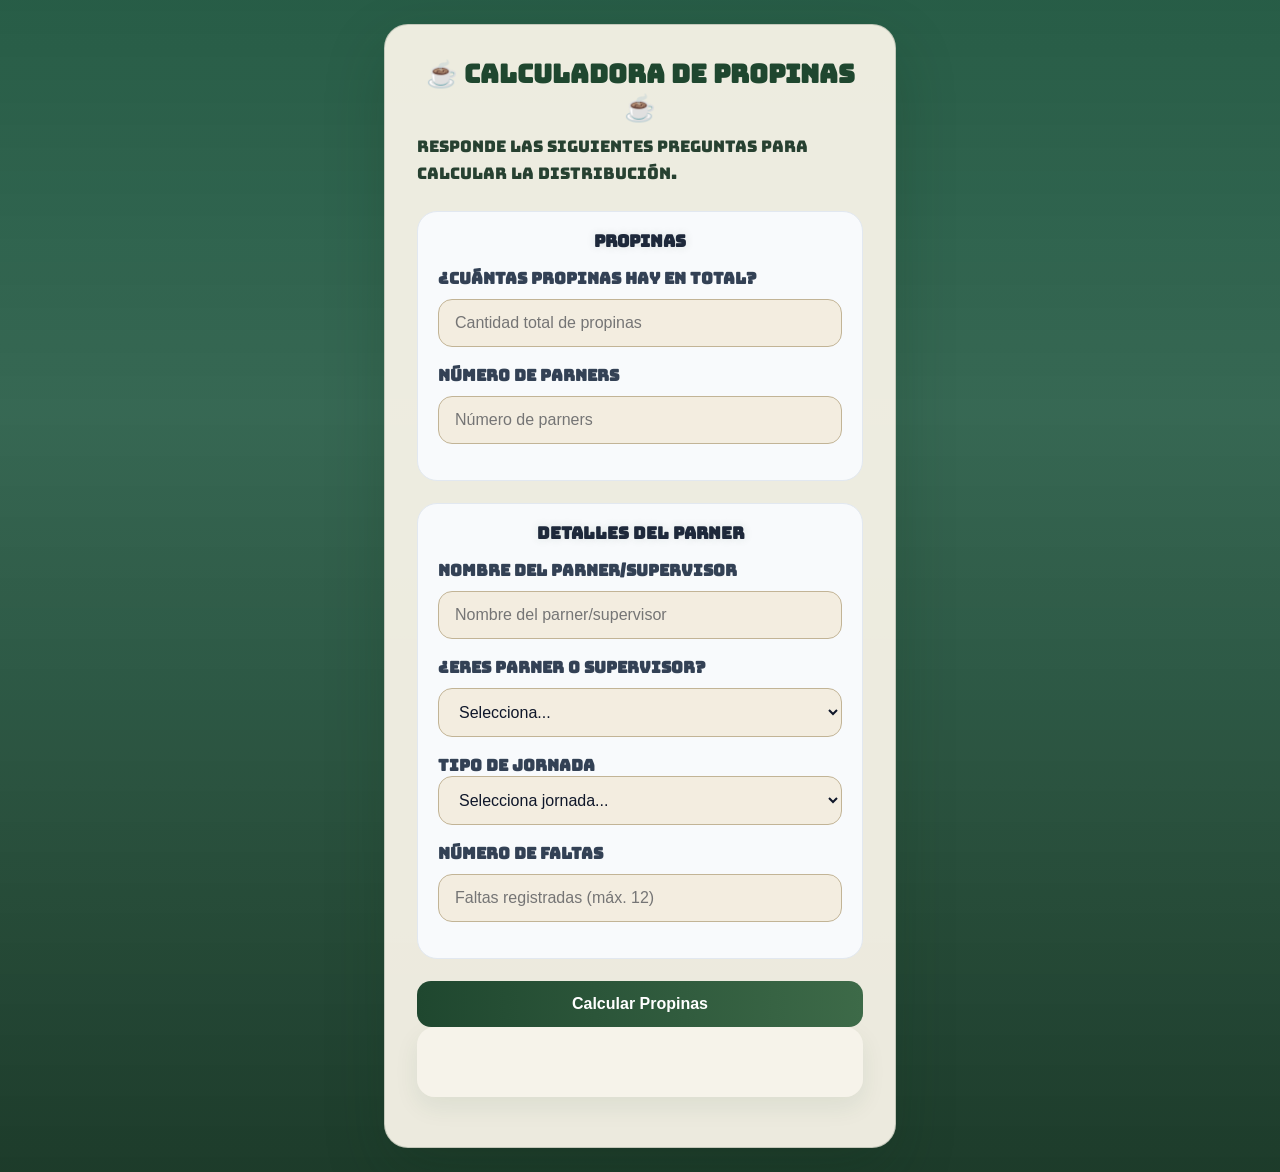
==== docs/index.html @ f46644d9 "calculadora de propinas" ====
<!DOCTYPE html>
<html lang="es">
<head>
    <meta charset="UTF-8">
    <meta name="viewport" content="width=device-width, initial-scale=1.0">
    <title>Formulario de Propinas</title>
    <meta
        name="description"
        content="Formulario para calcular y distribuir propinas entre compañeros de trabajo.">
    <!-- Cargar fuentes desde Google Fonts -->
    <link rel="preconnect" href="https://fonts.googleapis.com">
    <link rel="preconnect" href="https://fonts.gstatic.com" crossorigin>
    <link href="https://fonts.googleapis.com/css2?family=Bungee&display=swap" rel="stylesheet">
    <!-- Hoja de estilos personalizada -->
    <link href="styles.css" rel="stylesheet">
</head>
<body>
    <main class="container">
        <section class="form-card">
            <!-- Título principal de la aplicación -->
            <h1>☕ Calculadora de propinas ☕</h1>
            <p>Responde las siguientes preguntas para calcular la distribución.</p>
            
            <!-- FORMULARIO 1: Datos generales de propinas -->
            <form id="propinasForm" action="#" method="post">
                <div class="form-block">
                    <h2>Propinas</h2>
                    
                    <!-- Campo: Cantidad total de propinas a distribuir -->
                    <div class="form-field">
                        <label for="propinasTotales">¿Cuántas propinas hay en total?</label>
                        <input id="propinasTotales" name="propinasTotales" type="number" min="0" step="1" placeholder="Cantidad total de propinas" required>
                    </div>
                    
                    <!-- Campo: Cantidad de parners que compartirán las propinas -->
                    <div class="form-field">
                        <label for="parners">Número de parners</label>
                        <input id="parners" name="parners" type="number" min="1" step="1" placeholder="Número de parners" required>
                    </div>
                </div>
            </form>
            
            <!-- FORMULARIO 2: Detalles específicos del parner/supervisor -->
            <form id="detalleForm" action="#" method="post">
                <div class="form-block">
                    <h2>Detalles del parner</h2>
                    
                    <!-- Campo: Nombre del parner o supervisor -->
                    <div class="form-field">
                        <label for="nombreParner">Nombre del parner/supervisor</label>
                        <input id="nombreParner" name="nombreParner" type="text" placeholder="Nombre del parner/supervisor" required>
                    </div>
                    
                    <!-- Campo: Rol (parner o supervisor) -->
                    <!-- Los supervisores trabajan 12 días fijos (mes completo)
                         Los parners tienen diferentes jornadas (5x2, 4x3, 3x4) -->
                    <div class="form-field">
                        <label for="rolParner">¿Eres parner o supervisor?</label>
                        <select id="rolParner" name="rolParner" required>
                            <option value="">Selecciona...</option>
                            <option value="supervisor">Supervisor</option>
                            <option value="parner">Parner</option>
                        </select>
                    </div>
                    
                    <!-- Campo: Tipo de jornada (solo visible para parners)
                         - 5x2: 5 días trabajo, 2 descanso = 10 días trabajados
                         - 4x3: 4 días trabajo, 3 descanso = 8 días trabajados
                         - 3x4: 3 días trabajo, 4 descanso = 6 días trabajados -->
                    <div class="form-field" id="jornadaField">
                        <label for="jornada">Tipo de jornada</label>
                        <select id="jornada" name="jornada">
                            <option value="">Selecciona jornada...</option>
                            <option value="5x2">5x2</option>
                            <option value="4x3">4x3</option>
                            <option value="3x4">3x4</option>
                        </select>
                    </div>
                    
                    <!-- Campo: Cantidad de faltas
                         Las faltas reducen proporcionalmente las propinas:
                         Factor de descuento = 1 - (faltas / 12)
                         Ejemplo: 3 faltas = 25% descuento, 6 faltas = 50% descuento -->
                    <div class="form-field">
                        <label for="faltas">Número de faltas</label>
                        <input id="faltas" name="faltas" type="number" min="0" max="12" step="1" placeholder="Faltas registradas (máx. 12)" required>
                    </div>
                </div>
                
                <!-- Botón de envío: Calcula y muestra el resultado -->
                <div class="form-actions">
                    <button type="submit">Calcular Propinas</button>
                </div>
            </form>
            
            <!-- Área donde se muestra el resultado del cálculo
                 Se actualiza dinámicamente con JavaScript al hacer click en "Calcular Propinas" -->
            <div id="resultado" class="form-field result"></div>
        </section>
    </main>
    
    <!-- Script que contiene toda la lógica de cálculo -->
    <script src="operacion.js"></script>
</body>
</html>
---- docs/styles.css ----
﻿/* ==================== CONFIGURACIÓN GLOBAL ====================
   Estilos base que aplican a todo el documento */
:root {
    /* Fuente principal de toda la aplicación */
    font-family: 'Bungee', cursive;
    background-color: #f1f3eb;
    color: #0f172a;
}

/* Aplicar box-sizing a todos los elementos para mejor control de espacios */
* {
    box-sizing: border-box;
}

/* ==================== ESTILOS DEL CUERPO ====================
   Configuración de fondo y distribución de la página */
body {
    margin: 0;
    min-height: 100vh;
    /* Centrar contenido vertical y horizontalmente */
    display: grid;
    place-items: center;
    /* Gradiente verde (estilo Starbucks) + imagen de fondo de cafetería */
    background: linear-gradient(180deg, rgba(22, 80, 57, 0.92) 0%, rgba(22, 80, 57, 0.85) 35%, rgba(18, 50, 32, 0.95) 100%),
        url('https://images.unsplash.com/photo-1495474472287-4d71bcdd2085?auto=format&fit=crop&w=1400&q=80') center/cover no-repeat;
    color: #f8f3e7;
}

/* ==================== CONTENEDOR PRINCIPAL ====================
   Limita el ancho máximo y agrega padding */
.container {
    width: min(100%, 560px);
    padding: 24px;
}

/* ==================== TARJETA DEL FORMULARIO ====================
   Contenedor blanco/crema que encapsula todos los formularios */
.form-card {
    background: rgba(248, 244, 232, 0.95);
    border: 1px solid rgba(15, 44, 25, 0.18);
    border-radius: 24px;
    padding: 32px;
    box-shadow: 0 24px 60px rgba(15, 44, 25, 0.22);
}

/* Título principal: "Calculadora de propinas" */
.form-card h1 {
    margin: 0 0 8px;
    /* Tamaño responsivo: mínimo 1.6rem, 2vw de ancho, máximo 2rem */
    font-size: clamp(1.6rem, 2vw, 2rem);
    font-family: 'Bungee', cursive;
    color: #1f472f;
    text-align: center;
}

/* Párrafo descriptivo debajo del título */
.form-card p {
    margin: 0 0 24px;
    color: #274131;
    line-height: 1.7;
}

/* ==================== BLOQUES DE FORMULARIO ====================
   Cada form-block es una sección del formulario (Propinas, Detalles, etc.) */
.form-block {
    padding: 18px 20px;
    border: 1px solid #e2e8f0;
    border-radius: 20px;
    background: #f8fafc;
    margin-bottom: 22px;
}

/* Encabezados dentro de los bloques (h2) */
.form-block h2 {
    margin: 0 0 16px;
    font-size: 1.05rem;
    font-weight: 700;
    color: #1e293b;
    font-family: 'Bungee', cursive;
}

/* Animación especial para el h2 del formulario de propinas (entrada suave) */
#propinasForm .form-block h2 {
    text-align: center;
    opacity: 0;
    animation: propinasEntrance 1.1s ease forwards;
}

/* Centra el h2 del formulario de detalles del parner con animación */
#detalleForm .form-block h2 {
    text-align: center;
    opacity: 0;
    animation: detalleEntrance 1.1s ease forwards 0.3s;
}

/**
 * Animación detalleEntrance:
 * Similar a propinasEntrance pero se activa con un delay de 0.3s
 * Crea un efecto de entrada escalonada
 */
@keyframes detalleEntrance {
    0% {
        opacity: 0;
        transform: translateY(-14px) scale(0.96);
        color: #1f472f;
        text-shadow: 0 0 0 rgba(31, 71, 47, 0);
    }
    70% {
        opacity: 1;
        transform: translateY(0) scale(1.02);
        text-shadow: 0 0 18px rgba(31, 71, 47, 0.18);
    }
    100% {
        opacity: 1;
        transform: translateY(0) scale(1);
        text-shadow: 0 0 10px rgba(31, 71, 47, 0.12);
    }
}

/**
 * Animación propinasEntrance:
 * - Inicia invisible y ligeramente arriba
 * - Se desliza hacia abajo mientras aparece
 * - Agrega un efecto de brillo/sombra de texto
 */
@keyframes propinasEntrance {
    0% {
        opacity: 0;
        transform: translateY(-14px) scale(0.96);
        color: #1f472f;
        text-shadow: 0 0 0 rgba(31, 71, 47, 0);
    }
    70% {
        opacity: 1;
        transform: translateY(0) scale(1.02);
        text-shadow: 0 0 18px rgba(31, 71, 47, 0.18);
    }
    100% {
        opacity: 1;
        transform: translateY(0) scale(1);
        text-shadow: 0 0 10px rgba(31, 71, 47, 0.12);
    }
}

/* ==================== CAMPOS DE FORMULARIO ====================
   Espacios para labels e inputs */
.form-field {
    display: grid;
    gap: 10px;
    margin-bottom: 18px;
}

/* Estilos para los labels */
.form-field label {
    font-weight: 600;
    color: #334155;
}

/* Estilos base para inputs, textareas y selects */
.form-field input,
.form-field textarea,
.form-field select {
    width: 100%;
    padding: 14px 16px;
    border: 1px solid #c2b496;
    border-radius: 14px;
    background: #f3ede0;
    font-size: 1rem;
    color: #0f172a;
}

/* Estilos cuando los elementos de formulario están enfocados */
.form-field input:focus,
.form-field textarea:focus,
.form-field select:focus {
    outline: none;
    border-color: #194b35;
    box-shadow: 0 0 0 4px rgba(25, 75, 53, 0.14);
}

/* Textarea específico: permite redimensionamiento vertical */
.form-field textarea {
    resize: vertical;
    min-height: 126px;
}

/* ==================== ACCIONES DEL FORMULARIO ====================
   Contenedor para los botones */
.form-actions {
    margin-top: 8px;
}

/* ==================== BOTONES ====================
   Botón principal: "Calcular Propinas" */
button {
    width: 100%;
    border: none;
    border-radius: 14px;
    padding: 14px 18px;
    font-size: 1rem;
    font-weight: 700;
    color: #ffffff;
    /* Gradiente verde (estilo Starbucks) */
    background: linear-gradient(90deg, #1f472f 0%, #3d6a48 100%);
    cursor: pointer;
    transition: transform 0.2s ease, box-shadow 0.2s ease;
}

/* Efecto hover: botón se levanta y proyecta sombra */
button:hover {
    transform: translateY(-1px);
    box-shadow: 0 16px 30px rgba(31, 71, 47, 0.25);
}

/* Efecto al presionar: botón vuelve a su posición normal */
button:active {
    transform: translateY(0);
}

/* ==================== ÁREA DE RESULTADO ====================
   Elemento #resultado: muestra el cálculo final */
#resultado {
    min-height: 70px;
    padding: 18px 20px;
    border-radius: 18px;
    background: rgba(247, 244, 235, 0.95);
    box-shadow: 0 10px 24px rgba(31, 71, 47, 0.08);
    transition: background 0.3s ease, box-shadow 0.3s ease;
}

/* Estilos para números dentro del resultado: color negro para destacar */
#resultado .resultado-numero {
    color: #000000;
}

/* ==================== ANIMACIONES DEL RESULTADO ====================
   Clase que triggeriza la animación de resplandor */
.result-glow {
    animation: resultGlow 1.2s ease-in-out;
}

/**
 * Animación resultGlow:
 * - El resultado aparece con un efecto de deslizamiento hacia arriba
 * - Proyecta un resplandor (glow) que se desvanece gradualmente
 * - Da una sensación de aparición elegante
 */
@keyframes resultGlow {
    0% {
        opacity: 0;
        transform: translateY(12px);
        box-shadow: 0 0 0 rgba(31, 71, 47, 0);
    }
    40% {
        opacity: 1;
        transform: translateY(0);
        box-shadow: 0 0 22px rgba(31, 71, 47, 0.25);
    }
    100% {
        transform: translateY(0);
        box-shadow: 0 0 14px rgba(31, 71, 47, 0.16);
    }
}

/* ==================== MEDIA QUERIES - RESPONSIVE DESIGN ====================
   Ajustes para pantallas de 720px o menos */
@media (max-width: 720px) {
    .container {
        padding: 16px;
    }

    .form-card {
        padding: 24px;
        box-shadow: 0 16px 28px rgba(15, 23, 42, 0.08);
    }

    .form-field {
        gap: 8px;
    }

    .form-field input,
    .form-field textarea,
    .form-field select {
        padding: 12px 14px;
        font-size: 0.98rem;
    }

    button {
        padding: 12px 16px;
        font-size: 0.98rem;
    }
}

/* Ajustes para pantallas muy pequeñas (520px o menos) */
@media (max-width: 520px) {
    body {
        padding: 16px 0;
    }

    .form-card {
        padding: 20px;
        border-radius: 20px;
    }

    .form-block {
        padding: 16px;
    }

    .form-card h1 {
        font-size: 1.5rem;
    }

    .form-block h2 {
        font-size: 1rem;
    }

    button {
        font-size: 0.95rem;
    }
}
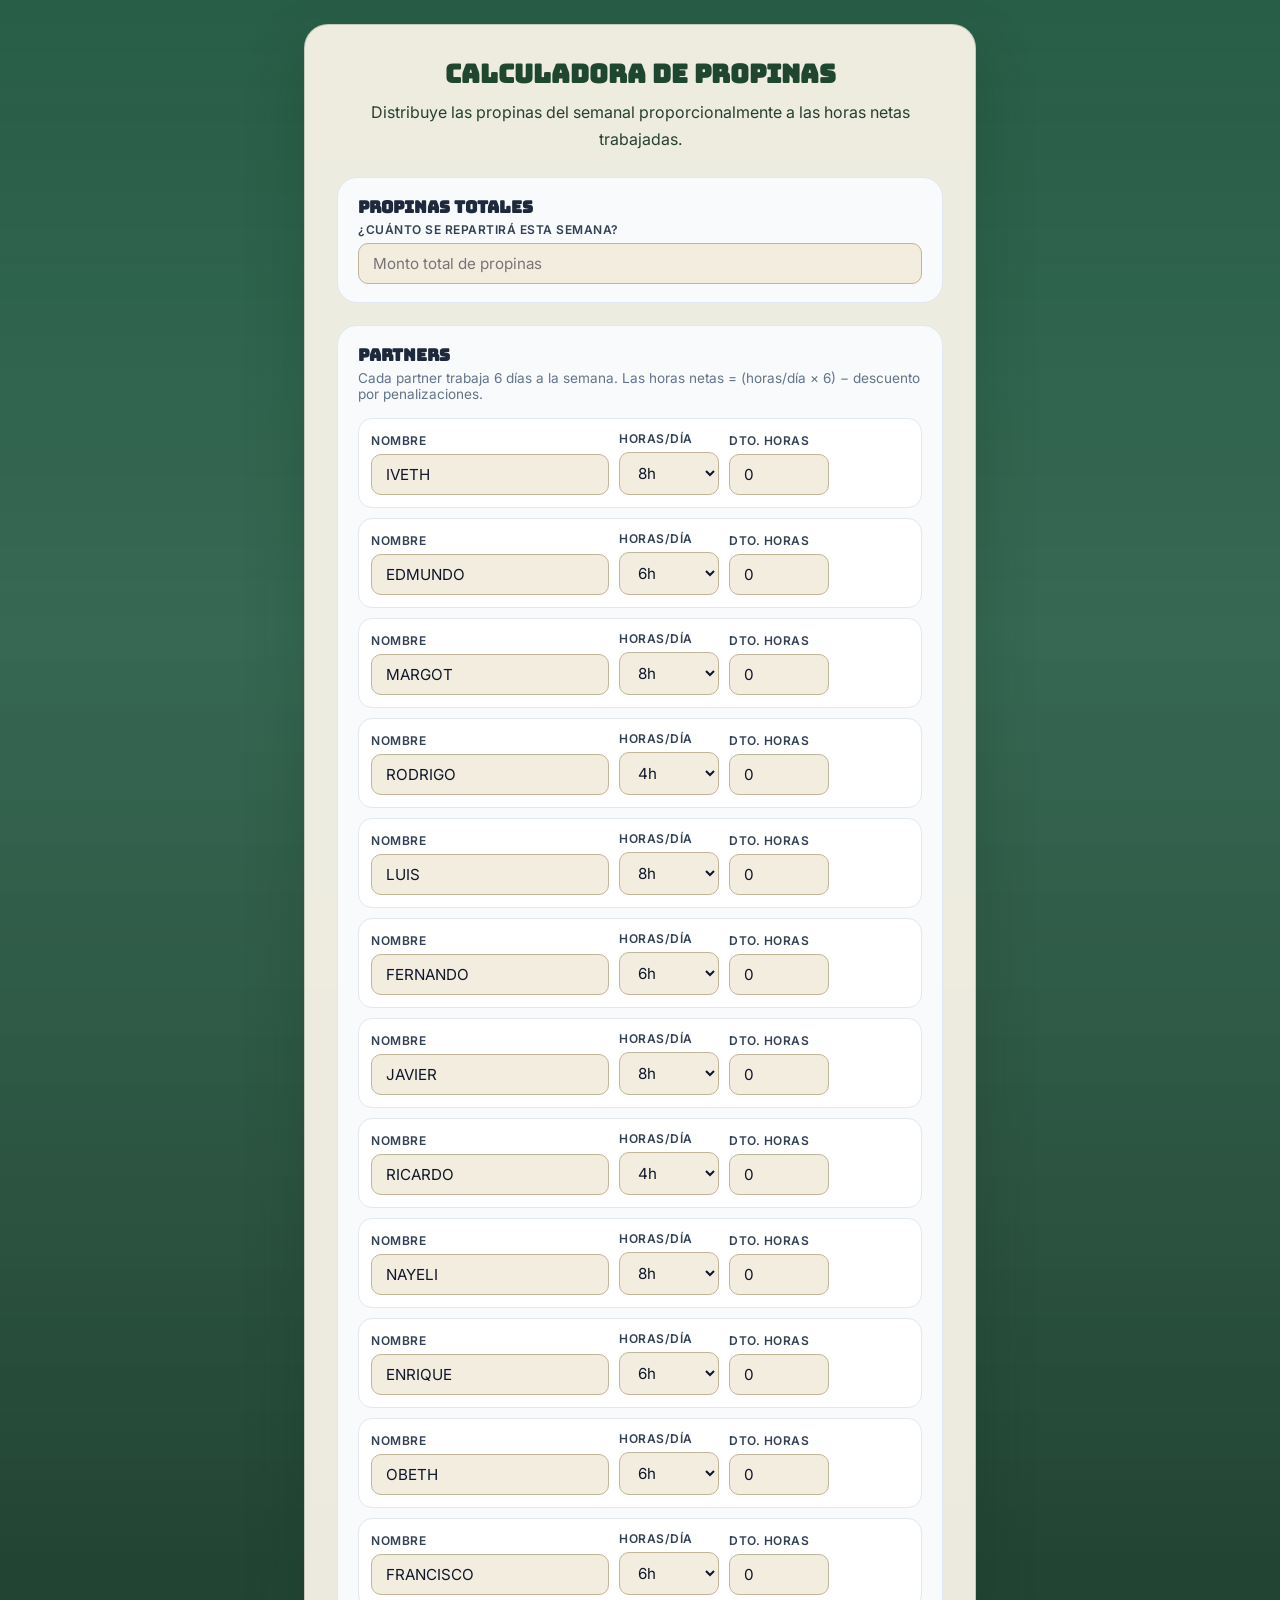
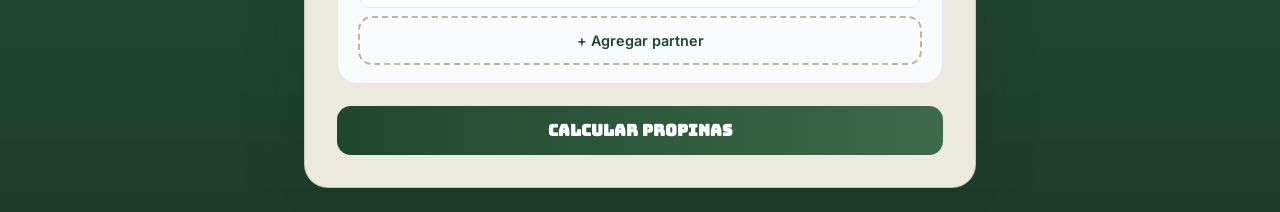
==== commit f04fe4b2: "¨calculadora2¨" ====
--- a/docs/index.html
+++ b/docs/index.html
@@ -1,105 +1,45 @@
-<!DOCTYPE html>
-<html lang="es">
-<head>
-    <meta charset="UTF-8">
-    <meta name="viewport" content="width=device-width, initial-scale=1.0">
-    <title>Formulario de Propinas</title>
-    <meta
-        name="description"
-        content="Formulario para calcular y distribuir propinas entre compañeros de trabajo.">
-    <!-- Cargar fuentes desde Google Fonts -->
-    <link rel="preconnect" href="https://fonts.googleapis.com">
-    <link rel="preconnect" href="https://fonts.gstatic.com" crossorigin>
-    <link href="https://fonts.googleapis.com/css2?family=Bungee&display=swap" rel="stylesheet">
-    <!-- Hoja de estilos personalizada -->
-    <link href="styles.css" rel="stylesheet">
-</head>
-<body>
-    <main class="container">
-        <section class="form-card">
-            <!-- Título principal de la aplicación -->
-            <h1>☕ Calculadora de propinas ☕</h1>
-            <p>Responde las siguientes preguntas para calcular la distribución.</p>
-            
-            <!-- FORMULARIO 1: Datos generales de propinas -->
-            <form id="propinasForm" action="#" method="post">
-                <div class="form-block">
-                    <h2>Propinas</h2>
-                    
-                    <!-- Campo: Cantidad total de propinas a distribuir -->
-                    <div class="form-field">
-                        <label for="propinasTotales">¿Cuántas propinas hay en total?</label>
-                        <input id="propinasTotales" name="propinasTotales" type="number" min="0" step="1" placeholder="Cantidad total de propinas" required>
-                    </div>
-                    
-                    <!-- Campo: Cantidad de parners que compartirán las propinas -->
-                    <div class="form-field">
-                        <label for="parners">Número de parners</label>
-                        <input id="parners" name="parners" type="number" min="1" step="1" placeholder="Número de parners" required>
-                    </div>
-                </div>
-            </form>
-            
-            <!-- FORMULARIO 2: Detalles específicos del parner/supervisor -->
-            <form id="detalleForm" action="#" method="post">
-                <div class="form-block">
-                    <h2>Detalles del parner</h2>
-                    
-                    <!-- Campo: Nombre del parner o supervisor -->
-                    <div class="form-field">
-                        <label for="nombreParner">Nombre del parner/supervisor</label>
-                        <input id="nombreParner" name="nombreParner" type="text" placeholder="Nombre del parner/supervisor" required>
-                    </div>
-                    
-                    <!-- Campo: Rol (parner o supervisor) -->
-                    <!-- Los supervisores trabajan 12 días fijos (mes completo)
-                         Los parners tienen diferentes jornadas (5x2, 4x3, 3x4) -->
-                    <div class="form-field">
-                        <label for="rolParner">¿Eres parner o supervisor?</label>
-                        <select id="rolParner" name="rolParner" required>
-                            <option value="">Selecciona...</option>
-                            <option value="supervisor">Supervisor</option>
-                            <option value="parner">Parner</option>
-                        </select>
-                    </div>
-                    
-                    <!-- Campo: Tipo de jornada (solo visible para parners)
-                         - 5x2: 5 días trabajo, 2 descanso = 10 días trabajados
-                         - 4x3: 4 días trabajo, 3 descanso = 8 días trabajados
-                         - 3x4: 3 días trabajo, 4 descanso = 6 días trabajados -->
-                    <div class="form-field" id="jornadaField">
-                        <label for="jornada">Tipo de jornada</label>
-                        <select id="jornada" name="jornada">
-                            <option value="">Selecciona jornada...</option>
-                            <option value="5x2">5x2</option>
-                            <option value="4x3">4x3</option>
-                            <option value="3x4">3x4</option>
-                        </select>
-                    </div>
-                    
-                    <!-- Campo: Cantidad de faltas
-                         Las faltas reducen proporcionalmente las propinas:
-                         Factor de descuento = 1 - (faltas / 12)
-                         Ejemplo: 3 faltas = 25% descuento, 6 faltas = 50% descuento -->
-                    <div class="form-field">
-                        <label for="faltas">Número de faltas</label>
-                        <input id="faltas" name="faltas" type="number" min="0" max="12" step="1" placeholder="Faltas registradas (máx. 12)" required>
-                    </div>
-                </div>
-                
-                <!-- Botón de envío: Calcula y muestra el resultado -->
-                <div class="form-actions">
-                    <button type="submit">Calcular Propinas</button>
-                </div>
-            </form>
-            
-            <!-- Área donde se muestra el resultado del cálculo
-                 Se actualiza dinámicamente con JavaScript al hacer click en "Calcular Propinas" -->
-            <div id="resultado" class="form-field result"></div>
-        </section>
-    </main>
-    
-    <!-- Script que contiene toda la lógica de cálculo -->
-    <script src="operacion.js"></script>
-</body>
-</html>+<!DOCTYPE html>
+<html lang="es">
+<head>
+    <meta charset="UTF-8">
+    <meta name="viewport" content="width=device-width, initial-scale=1.0">
+    <title>Calculadora de Propinas</title>
+    <meta name="description" content="Calcula y distribuye propinas proporcionalmente según horas trabajadas y descuentos.">
+    <link rel="preconnect" href="https://fonts.googleapis.com">
+    <link rel="preconnect" href="https://fonts.gstatic.com" crossorigin>
+    <link href="https://fonts.googleapis.com/css2?family=Bungee&family=Inter:wght@400;600;700&display=swap" rel="stylesheet">
+    <link href="styles.css" rel="stylesheet">
+</head>
+<body>
+    <main class="container">
+        <section class="form-card">
+            <h1>Calculadora de propinas</h1>
+            <p>Distribuye las propinas del semanal proporcionalmente a las horas netas trabajadas.</p>
+
+            <form id="propinasForm">
+                <div class="form-block">
+                    <h2>Propinas totales</h2>
+                    <div class="form-field">
+                        <label for="propinasTotales">¿Cuánto se repartirá esta semana?</label>
+                        <input id="propinasTotales" type="number" min="0" step="1" placeholder="Monto total de propinas" required>
+                    </div>
+                </div>
+            </form>
+
+            <div class="form-block">
+                <h2>Partners</h2>
+                <p class="form-hint">Cada partner trabaja 6 días a la semana. Las horas netas = (horas/día × 6) − descuento por penalizaciones.</p>
+                <div id="partnersContainer"></div>
+                <button type="button" id="addPartnerBtn" class="btn-secondary">+ Agregar partner</button>
+            </div>
+
+            <div class="form-actions">
+                <button type="button" id="calcularBtn">Calcular propinas</button>
+            </div>
+
+            <div id="resultado" class="form-field result" style="display:none;"></div>
+        </section>
+    </main>
+    <script src="operacion.js"></script>
+</body>
+</html>
--- a/docs/styles.css
+++ b/docs/styles.css
@@ -1,67 +1,42 @@
-﻿/* ==================== CONFIGURACIÓN GLOBAL ====================
-   Estilos base que aplican a todo el documento */
-:root {
-    /* Fuente principal de toda la aplicación */
-    font-family: 'Bungee', cursive;
+﻿:root {
+    font-family: 'Inter', sans-serif;
     background-color: #f1f3eb;
     color: #0f172a;
 }
-
-/* Aplicar box-sizing a todos los elementos para mejor control de espacios */
-* {
-    box-sizing: border-box;
-}
-
-/* ==================== ESTILOS DEL CUERPO ====================
-   Configuración de fondo y distribución de la página */
+* { box-sizing: border-box; }
 body {
     margin: 0;
     min-height: 100vh;
-    /* Centrar contenido vertical y horizontalmente */
     display: grid;
     place-items: center;
-    /* Gradiente verde (estilo Starbucks) + imagen de fondo de cafetería */
-    background: linear-gradient(180deg, rgba(22, 80, 57, 0.92) 0%, rgba(22, 80, 57, 0.85) 35%, rgba(18, 50, 32, 0.95) 100%),
+    background: linear-gradient(180deg, rgba(22,80,57,0.92) 0%, rgba(22,80,57,0.85) 35%, rgba(18,50,32,0.95) 100%),
         url('https://images.unsplash.com/photo-1495474472287-4d71bcdd2085?auto=format&fit=crop&w=1400&q=80') center/cover no-repeat;
     color: #f8f3e7;
 }
-
-/* ==================== CONTENEDOR PRINCIPAL ====================
-   Limita el ancho máximo y agrega padding */
 .container {
-    width: min(100%, 560px);
+    width: min(100%, 720px);
     padding: 24px;
 }
-
-/* ==================== TARJETA DEL FORMULARIO ====================
-   Contenedor blanco/crema que encapsula todos los formularios */
 .form-card {
-    background: rgba(248, 244, 232, 0.95);
-    border: 1px solid rgba(15, 44, 25, 0.18);
+    background: rgba(248,244,232,0.95);
+    border: 1px solid rgba(15,44,25,0.18);
     border-radius: 24px;
     padding: 32px;
-    box-shadow: 0 24px 60px rgba(15, 44, 25, 0.22);
-}
-
-/* Título principal: "Calculadora de propinas" */
+    box-shadow: 0 24px 60px rgba(15,44,25,0.22);
+}
 .form-card h1 {
     margin: 0 0 8px;
-    /* Tamaño responsivo: mínimo 1.6rem, 2vw de ancho, máximo 2rem */
     font-size: clamp(1.6rem, 2vw, 2rem);
     font-family: 'Bungee', cursive;
     color: #1f472f;
     text-align: center;
 }
-
-/* Párrafo descriptivo debajo del título */
-.form-card p {
+.form-card > p {
     margin: 0 0 24px;
     color: #274131;
     line-height: 1.7;
-}
-
-/* ==================== BLOQUES DE FORMULARIO ====================
-   Cada form-block es una sección del formulario (Propinas, Detalles, etc.) */
+    text-align: center;
+}
 .form-block {
     padding: 18px 20px;
     border: 1px solid #e2e8f0;
@@ -69,129 +44,48 @@
     background: #f8fafc;
     margin-bottom: 22px;
 }
-
-/* Encabezados dentro de los bloques (h2) */
 .form-block h2 {
-    margin: 0 0 16px;
+    margin: 0 0 4px;
     font-size: 1.05rem;
     font-weight: 700;
     color: #1e293b;
     font-family: 'Bungee', cursive;
 }
-
-/* Animación especial para el h2 del formulario de propinas (entrada suave) */
-#propinasForm .form-block h2 {
-    text-align: center;
-    opacity: 0;
-    animation: propinasEntrance 1.1s ease forwards;
-}
-
-/* Centra el h2 del formulario de detalles del parner con animación */
-#detalleForm .form-block h2 {
-    text-align: center;
-    opacity: 0;
-    animation: detalleEntrance 1.1s ease forwards 0.3s;
-}
-
-/**
- * Animación detalleEntrance:
- * Similar a propinasEntrance pero se activa con un delay de 0.3s
- * Crea un efecto de entrada escalonada
- */
-@keyframes detalleEntrance {
-    0% {
-        opacity: 0;
-        transform: translateY(-14px) scale(0.96);
-        color: #1f472f;
-        text-shadow: 0 0 0 rgba(31, 71, 47, 0);
-    }
-    70% {
-        opacity: 1;
-        transform: translateY(0) scale(1.02);
-        text-shadow: 0 0 18px rgba(31, 71, 47, 0.18);
-    }
-    100% {
-        opacity: 1;
-        transform: translateY(0) scale(1);
-        text-shadow: 0 0 10px rgba(31, 71, 47, 0.12);
-    }
-}
-
-/**
- * Animación propinasEntrance:
- * - Inicia invisible y ligeramente arriba
- * - Se desliza hacia abajo mientras aparece
- * - Agrega un efecto de brillo/sombra de texto
- */
-@keyframes propinasEntrance {
-    0% {
-        opacity: 0;
-        transform: translateY(-14px) scale(0.96);
-        color: #1f472f;
-        text-shadow: 0 0 0 rgba(31, 71, 47, 0);
-    }
-    70% {
-        opacity: 1;
-        transform: translateY(0) scale(1.02);
-        text-shadow: 0 0 18px rgba(31, 71, 47, 0.18);
-    }
-    100% {
-        opacity: 1;
-        transform: translateY(0) scale(1);
-        text-shadow: 0 0 10px rgba(31, 71, 47, 0.12);
-    }
-}
-
-/* ==================== CAMPOS DE FORMULARIO ====================
-   Espacios para labels e inputs */
+.form-hint {
+    margin: 0 0 16px !important;
+    font-size: 0.85rem;
+    color: #64748b !important;
+}
 .form-field {
     display: grid;
-    gap: 10px;
-    margin-bottom: 18px;
-}
-
-/* Estilos para los labels */
+    gap: 6px;
+    margin-bottom: 0;
+}
 .form-field label {
     font-weight: 600;
     color: #334155;
-}
-
-/* Estilos base para inputs, textareas y selects */
+    font-size: 0.75rem;
+    text-transform: uppercase;
+    letter-spacing: 0.5px;
+}
 .form-field input,
-.form-field textarea,
 .form-field select {
     width: 100%;
-    padding: 14px 16px;
+    padding: 10px 14px;
     border: 1px solid #c2b496;
-    border-radius: 14px;
+    border-radius: 10px;
     background: #f3ede0;
-    font-size: 1rem;
+    font-size: 0.95rem;
     color: #0f172a;
-}
-
-/* Estilos cuando los elementos de formulario están enfocados */
+    font-family: 'Inter', sans-serif;
+}
 .form-field input:focus,
-.form-field textarea:focus,
 .form-field select:focus {
     outline: none;
     border-color: #194b35;
-    box-shadow: 0 0 0 4px rgba(25, 75, 53, 0.14);
-}
-
-/* Textarea específico: permite redimensionamiento vertical */
-.form-field textarea {
-    resize: vertical;
-    min-height: 126px;
-}
-
-/* ==================== ACCIONES DEL FORMULARIO ====================
-   Contenedor para los botones */
-.form-actions {
-    margin-top: 8px;
-}
-
-/* ==================== BOTONES ====================
-   Botón principal: "Calcular Propinas" */
+    box-shadow: 0 0 0 4px rgba(25,75,53,0.14);
+}
+.form-actions { margin-top: 8px; }
 button {
     width: 100%;
     border: none;
@@ -199,122 +93,139 @@
     padding: 14px 18px;
     font-size: 1rem;
     font-weight: 700;
-    color: #ffffff;
-    /* Gradiente verde (estilo Starbucks) */
+    color: #fff;
     background: linear-gradient(90deg, #1f472f 0%, #3d6a48 100%);
     cursor: pointer;
     transition: transform 0.2s ease, box-shadow 0.2s ease;
-}
-
-/* Efecto hover: botón se levanta y proyecta sombra */
+    font-family: 'Bungee', cursive;
+}
 button:hover {
     transform: translateY(-1px);
-    box-shadow: 0 16px 30px rgba(31, 71, 47, 0.25);
-}
-
-/* Efecto al presionar: botón vuelve a su posición normal */
-button:active {
-    transform: translateY(0);
-}
-
-/* ==================== ÁREA DE RESULTADO ====================
-   Elemento #resultado: muestra el cálculo final */
+    box-shadow: 0 16px 30px rgba(31,71,47,0.25);
+}
+button:active { transform: translateY(0); }
+.btn-secondary {
+    background: transparent;
+    color: #1f472f;
+    border: 2px dashed #c2b496;
+    font-size: 0.9rem;
+    margin-top: 8px;
+    font-family: 'Inter', sans-serif;
+    font-weight: 600;
+}
+.btn-secondary:hover {
+    background: rgba(31,71,47,0.06);
+    box-shadow: none;
+}
+
+#partnersContainer { display: grid; gap: 10px; }
+.partner-row {
+    display: grid;
+    grid-template-columns: 1fr 100px 100px 70px;
+    gap: 10px;
+    align-items: end;
+    padding: 12px;
+    border: 1px solid #e2e8f0;
+    border-radius: 14px;
+    background: #fff;
+}
+.partner-row .btn-remove {
+    background: transparent;
+    color: #b91c1c;
+    border: none;
+    font-size: 0.8rem;
+    padding: 8px 4px;
+    cursor: pointer;
+    font-family: 'Inter', sans-serif;
+    font-weight: 700;
+    width: auto;
+    align-self: end;
+    margin-bottom: 2px;
+}
+.partner-row .btn-remove:hover {
+    background: rgba(185,28,28,0.08);
+    box-shadow: none;
+    transform: none;
+}
+
 #resultado {
     min-height: 70px;
     padding: 18px 20px;
     border-radius: 18px;
-    background: rgba(247, 244, 235, 0.95);
-    box-shadow: 0 10px 24px rgba(31, 71, 47, 0.08);
+    background: rgba(247,244,235,0.95);
+    box-shadow: 0 10px 24px rgba(31,71,47,0.08);
     transition: background 0.3s ease, box-shadow 0.3s ease;
-}
-
-/* Estilos para números dentro del resultado: color negro para destacar */
-#resultado .resultado-numero {
-    color: #000000;
-}
-
-/* ==================== ANIMACIONES DEL RESULTADO ====================
-   Clase que triggeriza la animación de resplandor */
+    overflow-x: auto;
+    margin-top: 22px;
+}
+#resultado table {
+    width: 100%;
+    border-collapse: collapse;
+    font-family: 'Inter', sans-serif;
+    font-size: 0.85rem;
+}
+#resultado th {
+    background: #1f472f;
+    color: #fff;
+    padding: 10px 8px;
+    text-align: left;
+    font-weight: 600;
+    font-size: 0.75rem;
+    text-transform: uppercase;
+    letter-spacing: 0.5px;
+}
+#resultado td {
+    padding: 8px;
+    border-bottom: 1px solid #e2e8f0;
+    color: #0f172a;
+}
+#resultado tr:last-child td { border-bottom: none; }
+#resultado tr.total-row td {
+    border-top: 2px solid #1f472f;
+    font-weight: 700;
+    background: rgba(31,71,47,0.05);
+}
+#resultado .result-title {
+    font-family: 'Bungee', cursive;
+    font-size: 1.1rem;
+    color: #1f472f;
+    margin: 0 0 8px;
+    text-align: center;
+}
+#resultado .result-summary {
+    text-align: center;
+    color: #274131;
+    margin: 0 0 12px;
+    font-size: 0.85rem;
+}
+
 .result-glow {
     animation: resultGlow 1.2s ease-in-out;
 }
-
-/**
- * Animación resultGlow:
- * - El resultado aparece con un efecto de deslizamiento hacia arriba
- * - Proyecta un resplandor (glow) que se desvanece gradualmente
- * - Da una sensación de aparición elegante
- */
 @keyframes resultGlow {
-    0% {
-        opacity: 0;
-        transform: translateY(12px);
-        box-shadow: 0 0 0 rgba(31, 71, 47, 0);
-    }
-    40% {
-        opacity: 1;
-        transform: translateY(0);
-        box-shadow: 0 0 22px rgba(31, 71, 47, 0.25);
-    }
-    100% {
-        transform: translateY(0);
-        box-shadow: 0 0 14px rgba(31, 71, 47, 0.16);
-    }
-}
-
-/* ==================== MEDIA QUERIES - RESPONSIVE DESIGN ====================
-   Ajustes para pantallas de 720px o menos */
+    0% { opacity: 0; transform: translateY(12px); box-shadow: 0 0 0 rgba(31,71,47,0); }
+    40% { opacity: 1; transform: translateY(0); box-shadow: 0 0 22px rgba(31,71,47,0.25); }
+    100% { transform: translateY(0); box-shadow: 0 0 14px rgba(31,71,47,0.16); }
+}
+
 @media (max-width: 720px) {
-    .container {
-        padding: 16px;
-    }
-
-    .form-card {
-        padding: 24px;
-        box-shadow: 0 16px 28px rgba(15, 23, 42, 0.08);
-    }
-
-    .form-field {
+    .container { padding: 16px; }
+    .form-card { padding: 24px; }
+    .partner-row {
+        grid-template-columns: 1fr 90px 90px 60px;
         gap: 8px;
     }
-
-    .form-field input,
-    .form-field textarea,
-    .form-field select {
-        padding: 12px 14px;
-        font-size: 0.98rem;
+}
+@media (max-width: 520px) {
+    .form-card { padding: 20px; border-radius: 20px; }
+    .form-card h1 { font-size: 1.5rem; }
+    .partner-row {
+        grid-template-columns: 1fr 1fr;
+        gap: 8px;
     }
-
-    button {
-        padding: 12px 16px;
-        font-size: 0.98rem;
+    .partner-row .form-field:nth-child(1) { grid-column: 1 / -1; }
+    .partner-row .btn-remove {
+        grid-column: 2;
+        justify-self: end;
     }
 }
-
-/* Ajustes para pantallas muy pequeñas (520px o menos) */
-@media (max-width: 520px) {
-    body {
-        padding: 16px 0;
-    }
-
-    .form-card {
-        padding: 20px;
-        border-radius: 20px;
-    }
-
-    .form-block {
-        padding: 16px;
-    }
-
-    .form-card h1 {
-        font-size: 1.5rem;
-    }
-
-    .form-block h2 {
-        font-size: 1rem;
-    }
-
-    button {
-        font-size: 0.95rem;
-    }
-}
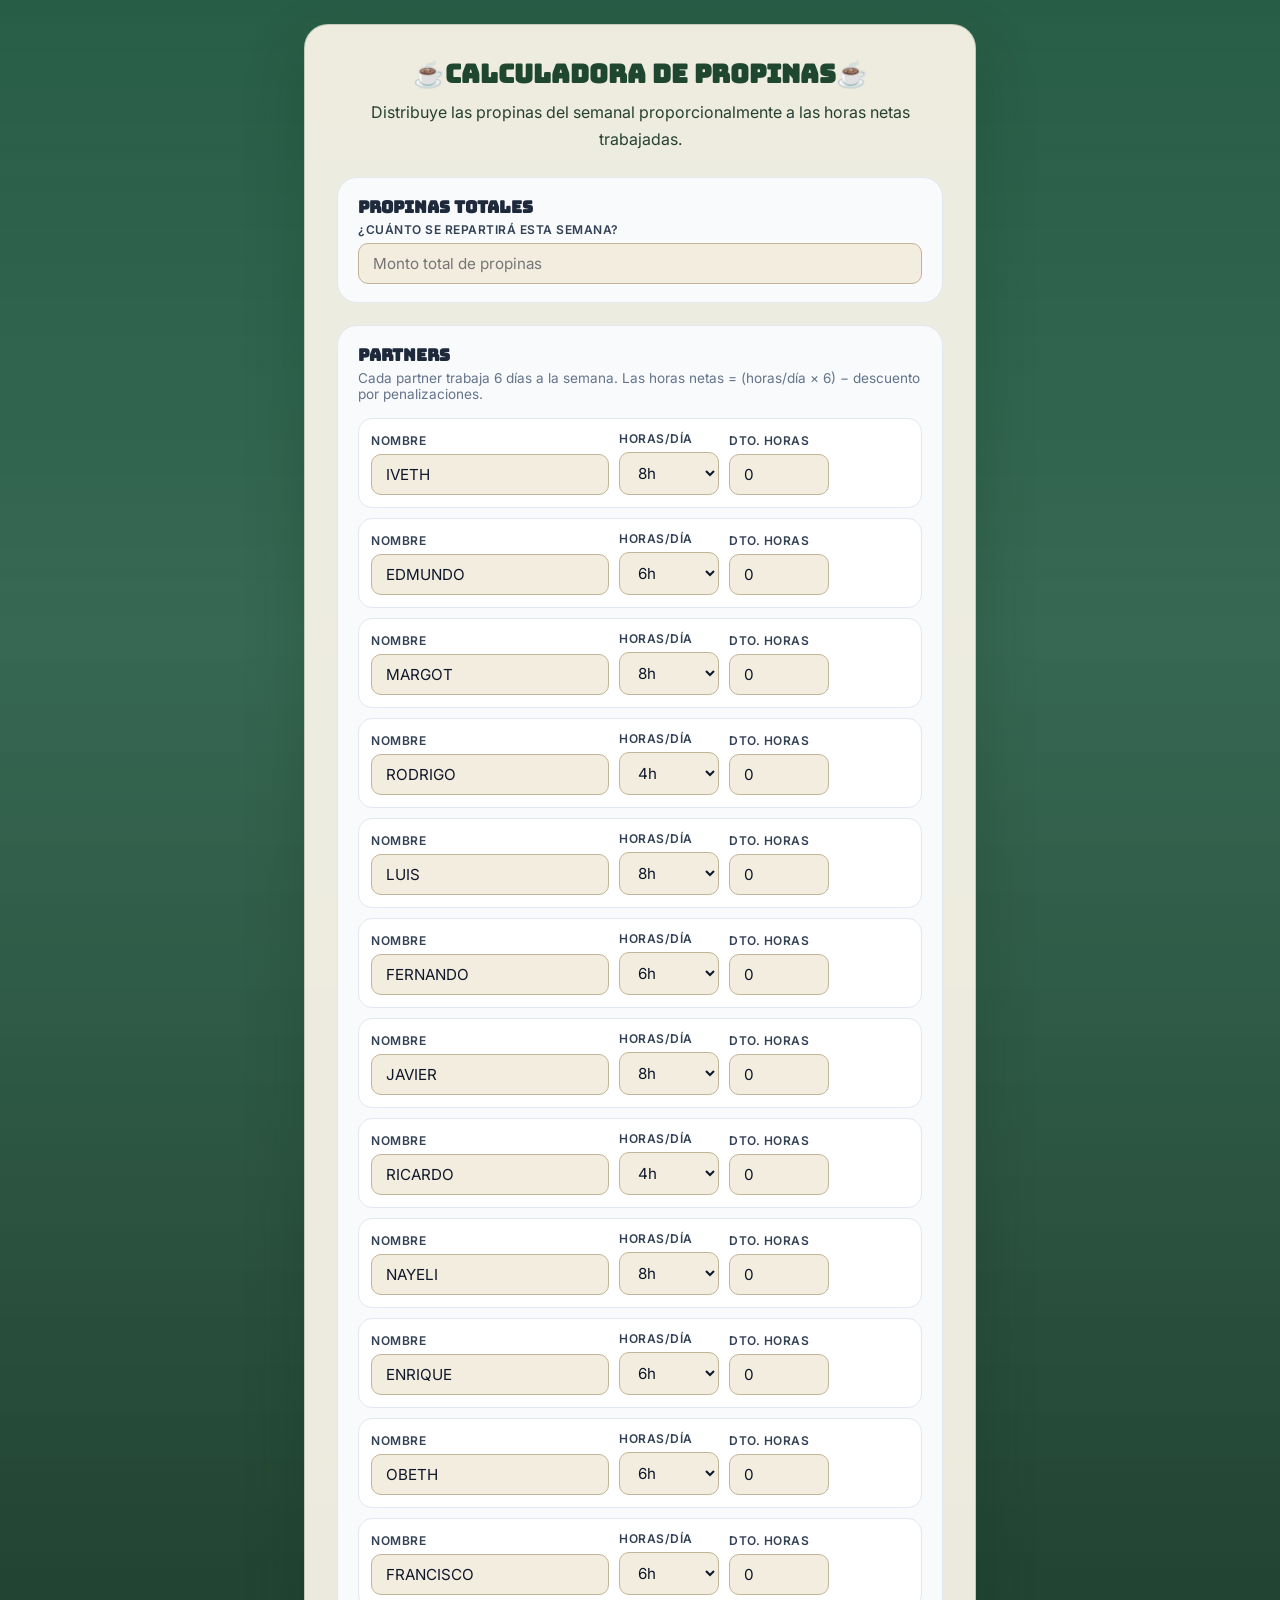
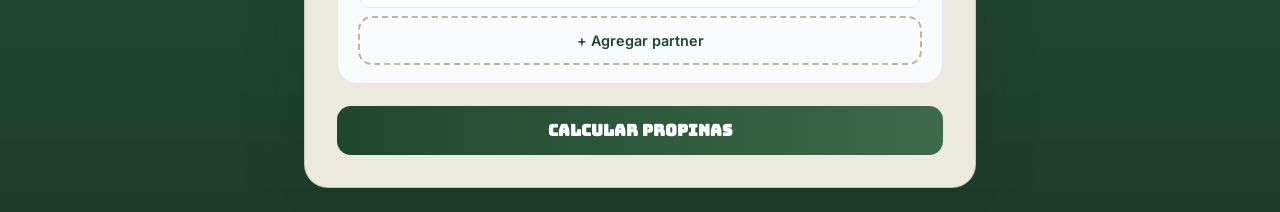
==== commit 04e9c817: "Update index.html" ====
--- a/docs/index.html
+++ b/docs/index.html
@@ -13,7 +13,7 @@
 <body>
     <main class="container">
         <section class="form-card">
-            <h1>Calculadora de propinas</h1>
+            <h1>&#9749;Calculadora de propinas&#9749;</h1>
             <p>Distribuye las propinas del semanal proporcionalmente a las horas netas trabajadas.</p>
 
             <form id="propinasForm">
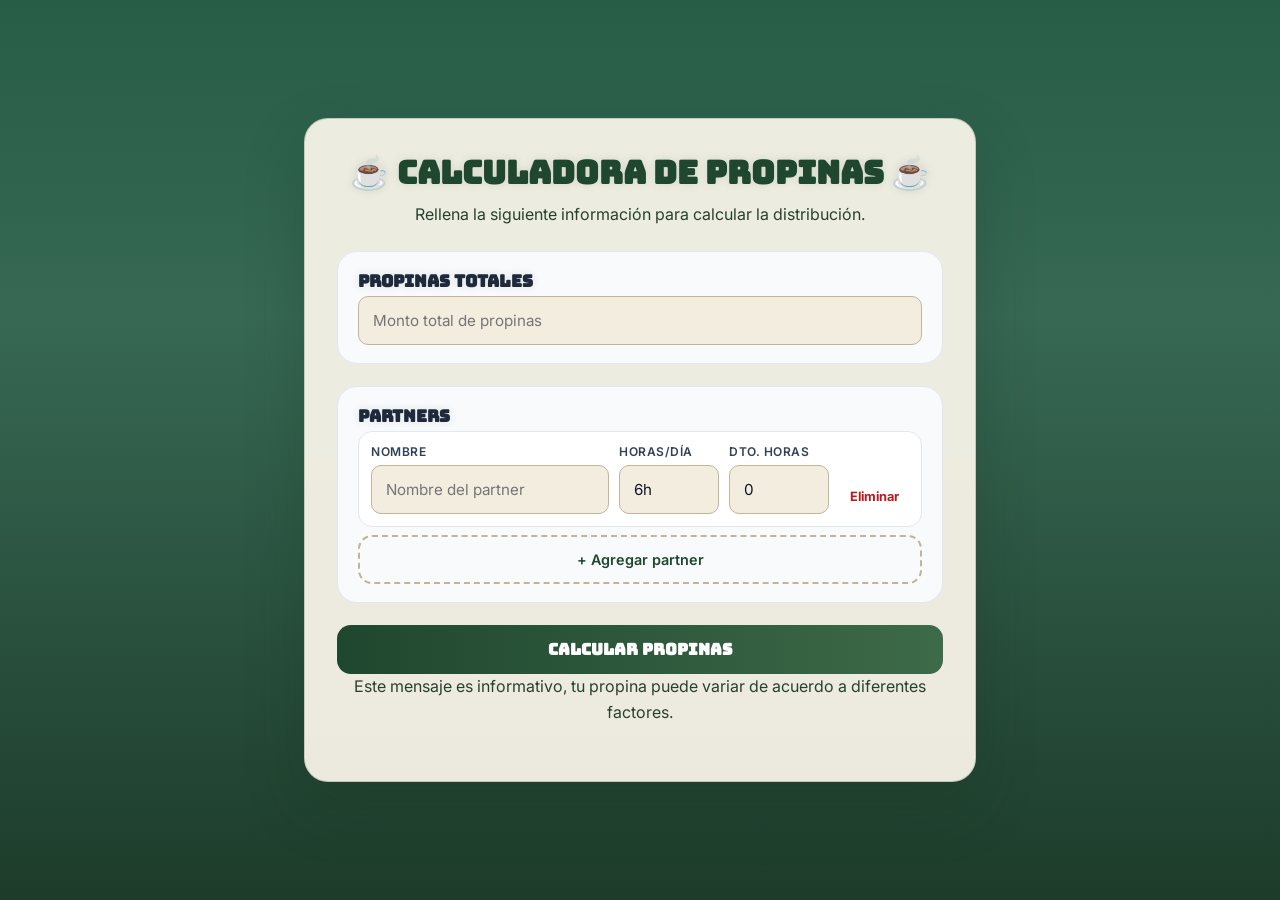
==== commit f861993e: "¨calculadora-con-exel¨" ====
--- a/docs/index.html
+++ b/docs/index.html
@@ -13,14 +13,13 @@
 <body>
     <main class="container">
         <section class="form-card">
-            <h1>&#9749;Calculadora de propinas&#9749;</h1>
-            <p>Distribuye las propinas del semanal proporcionalmente a las horas netas trabajadas.</p>
+            <h1>☕ Calculadora de propinas ☕</h1>
+            <p>Rellena la siguiente información para calcular la distribución.</p>
 
             <form id="propinasForm">
                 <div class="form-block">
                     <h2>Propinas totales</h2>
                     <div class="form-field">
-                        <label for="propinasTotales">¿Cuánto se repartirá esta semana?</label>
                         <input id="propinasTotales" type="number" min="0" step="1" placeholder="Monto total de propinas" required>
                     </div>
                 </div>
@@ -28,7 +27,6 @@
 
             <div class="form-block">
                 <h2>Partners</h2>
-                <p class="form-hint">Cada partner trabaja 6 días a la semana. Las horas netas = (horas/día × 6) − descuento por penalizaciones.</p>
                 <div id="partnersContainer"></div>
                 <button type="button" id="addPartnerBtn" class="btn-secondary">+ Agregar partner</button>
             </div>
@@ -38,6 +36,7 @@
             </div>
 
             <div id="resultado" class="form-field result" style="display:none;"></div>
+            <p class="footer-msg">Este mensaje es informativo, tu propina puede variar de acuerdo a diferentes factores.</p>
         </section>
     </main>
     <script src="operacion.js"></script>
--- a/docs/styles.css
+++ b/docs/styles.css
@@ -4,63 +4,72 @@
     color: #0f172a;
 }
 * { box-sizing: border-box; }
+
 body {
     margin: 0;
     min-height: 100vh;
     display: grid;
     place-items: center;
     background: linear-gradient(180deg, rgba(22,80,57,0.92) 0%, rgba(22,80,57,0.85) 35%, rgba(18,50,32,0.95) 100%),
-        url('https://images.unsplash.com/photo-1495474472287-4d71bcdd2085?auto=format&fit=crop&w=1400&q=80') center/cover no-repeat;
+        url('https://images.unsplash.com/photo-1495474472287-4d71bcdd2085?auto=format&fit=crop&w=1400&q=80') center/cover no-repeat fixed;
     color: #f8f3e7;
 }
+
 .container {
     width: min(100%, 720px);
-    padding: 24px;
-}
+    padding: clamp(12px, 3vw, 24px);
+}
+
 .form-card {
     background: rgba(248,244,232,0.95);
     border: 1px solid rgba(15,44,25,0.18);
-    border-radius: 24px;
-    padding: 32px;
+    border-radius: clamp(16px, 3vw, 24px);
+    padding: clamp(20px, 4vw, 32px);
     box-shadow: 0 24px 60px rgba(15,44,25,0.22);
 }
+
 .form-card h1 {
     margin: 0 0 8px;
-    font-size: clamp(1.6rem, 2vw, 2rem);
+    font-size: clamp(1.4rem, 4vw, 2rem);
     font-family: 'Bungee', cursive;
     color: #1f472f;
     text-align: center;
-}
+    opacity: 0;
+    animation: titleEntrance 0.8s ease forwards;
+}
+
 .form-card > p {
-    margin: 0 0 24px;
+    margin: 0 0 clamp(16px, 3vw, 24px);
     color: #274131;
-    line-height: 1.7;
-    text-align: center;
-}
+    line-height: 1.6;
+    text-align: center;
+    font-size: clamp(0.85rem, 2vw, 1rem);
+}
+
 .form-block {
-    padding: 18px 20px;
+    padding: clamp(14px, 2.5vw, 18px) clamp(14px, 3vw, 20px);
     border: 1px solid #e2e8f0;
-    border-radius: 20px;
+    border-radius: clamp(14px, 2.5vw, 20px);
     background: #f8fafc;
-    margin-bottom: 22px;
-}
+    margin-bottom: clamp(16px, 2.5vw, 22px);
+}
+
 .form-block h2 {
     margin: 0 0 4px;
-    font-size: 1.05rem;
+    font-size: clamp(0.95rem, 2vw, 1.05rem);
     font-weight: 700;
     color: #1e293b;
     font-family: 'Bungee', cursive;
-}
-.form-hint {
-    margin: 0 0 16px !important;
-    font-size: 0.85rem;
-    color: #64748b !important;
-}
+    opacity: 0;
+    animation: titleEntrance 0.8s ease forwards 0.2s;
+}
+
 .form-field {
     display: grid;
     gap: 6px;
     margin-bottom: 0;
 }
+
 .form-field label {
     font-weight: 600;
     color: #334155;
@@ -68,67 +77,89 @@
     text-transform: uppercase;
     letter-spacing: 0.5px;
 }
+
 .form-field input,
 .form-field select {
     width: 100%;
-    padding: 10px 14px;
+    padding: clamp(10px, 2vw, 14px) clamp(10px, 2vw, 14px);
     border: 1px solid #c2b496;
-    border-radius: 10px;
+    border-radius: clamp(8px, 1.5vw, 10px);
     background: #f3ede0;
-    font-size: 0.95rem;
+    font-size: clamp(0.85rem, 2vw, 0.95rem);
     color: #0f172a;
     font-family: 'Inter', sans-serif;
-}
+    -webkit-appearance: none;
+    appearance: none;
+}
+
 .form-field input:focus,
 .form-field select:focus {
     outline: none;
     border-color: #194b35;
     box-shadow: 0 0 0 4px rgba(25,75,53,0.14);
 }
+
 .form-actions { margin-top: 8px; }
+
+.footer-msg {
+    text-align: center;
+    font-size: clamp(0.7rem, 1.8vw, 0.8rem);
+    color: #64748b;
+    margin: clamp(12px, 2vw, 16px) 0 0;
+    font-family: 'Inter', sans-serif;
+    line-height: 1.5;
+}
+
 button {
     width: 100%;
     border: none;
     border-radius: 14px;
-    padding: 14px 18px;
-    font-size: 1rem;
+    padding: clamp(12px, 2vw, 14px) clamp(14px, 2.5vw, 18px);
+    font-size: clamp(0.9rem, 2vw, 1rem);
     font-weight: 700;
     color: #fff;
     background: linear-gradient(90deg, #1f472f 0%, #3d6a48 100%);
     cursor: pointer;
     transition: transform 0.2s ease, box-shadow 0.2s ease;
     font-family: 'Bungee', cursive;
-}
+    -webkit-tap-highlight-color: transparent;
+}
+
 button:hover {
     transform: translateY(-1px);
     box-shadow: 0 16px 30px rgba(31,71,47,0.25);
 }
+
 button:active { transform: translateY(0); }
+
 .btn-secondary {
     background: transparent;
     color: #1f472f;
     border: 2px dashed #c2b496;
-    font-size: 0.9rem;
+    font-size: clamp(0.85rem, 2vw, 0.9rem);
     margin-top: 8px;
     font-family: 'Inter', sans-serif;
     font-weight: 600;
 }
+
 .btn-secondary:hover {
     background: rgba(31,71,47,0.06);
     box-shadow: none;
 }
 
 #partnersContainer { display: grid; gap: 10px; }
+
 .partner-row {
     display: grid;
     grid-template-columns: 1fr 100px 100px 70px;
     gap: 10px;
     align-items: end;
-    padding: 12px;
+    padding: clamp(10px, 1.5vw, 12px);
     border: 1px solid #e2e8f0;
     border-radius: 14px;
     background: #fff;
 }
+
 .partner-row .btn-remove {
     background: transparent;
     color: #b91c1c;
@@ -141,7 +172,9 @@
     width: auto;
     align-self: end;
     margin-bottom: 2px;
-}
+    -webkit-tap-highlight-color: transparent;
+}
+
 .partner-row .btn-remove:hover {
     background: rgba(185,28,28,0.08);
     box-shadow: none;
@@ -150,82 +183,156 @@
 
 #resultado {
     min-height: 70px;
-    padding: 18px 20px;
-    border-radius: 18px;
+    padding: clamp(14px, 2.5vw, 18px) clamp(14px, 2.5vw, 20px);
+    border-radius: clamp(14px, 2.5vw, 18px);
     background: rgba(247,244,235,0.95);
     box-shadow: 0 10px 24px rgba(31,71,47,0.08);
     transition: background 0.3s ease, box-shadow 0.3s ease;
     overflow-x: auto;
-    margin-top: 22px;
-}
+    -webkit-overflow-scrolling: touch;
+    margin-top: clamp(16px, 3vw, 22px);
+}
+
 #resultado table {
     width: 100%;
+    min-width: 520px;
     border-collapse: collapse;
     font-family: 'Inter', sans-serif;
-    font-size: 0.85rem;
-}
+    font-size: clamp(0.75rem, 1.8vw, 0.85rem);
+}
+
 #resultado th {
     background: #1f472f;
     color: #fff;
-    padding: 10px 8px;
+    padding: clamp(8px, 1.2vw, 10px) clamp(6px, 1vw, 8px);
     text-align: left;
     font-weight: 600;
-    font-size: 0.75rem;
+    font-size: clamp(0.65rem, 1.5vw, 0.75rem);
     text-transform: uppercase;
     letter-spacing: 0.5px;
-}
+    white-space: nowrap;
+}
+
 #resultado td {
-    padding: 8px;
+    padding: clamp(6px, 1vw, 8px);
     border-bottom: 1px solid #e2e8f0;
     color: #0f172a;
-}
+    white-space: nowrap;
+}
+
 #resultado tr:last-child td { border-bottom: none; }
+
 #resultado tr.total-row td {
     border-top: 2px solid #1f472f;
     font-weight: 700;
     background: rgba(31,71,47,0.05);
 }
+
 #resultado .result-title {
     font-family: 'Bungee', cursive;
-    font-size: 1.1rem;
+    font-size: clamp(1rem, 2.5vw, 1.1rem);
     color: #1f472f;
     margin: 0 0 8px;
     text-align: center;
 }
+
 #resultado .result-summary {
     text-align: center;
     color: #274131;
-    margin: 0 0 12px;
-    font-size: 0.85rem;
+    margin: 0 0 clamp(8px, 1.5vw, 12px);
+    font-size: clamp(0.75rem, 2vw, 0.85rem);
+    line-height: 1.6;
+}
+
+@keyframes titleEntrance {
+    0% {
+        opacity: 0;
+        transform: translateY(-12px) scale(0.96);
+        text-shadow: 0 0 0 rgba(31,71,47,0);
+    }
+    100% {
+        opacity: 1;
+        transform: translateY(0) scale(1);
+        text-shadow: 0 0 10px rgba(31,71,47,0.12);
+    }
 }
 
 .result-glow {
     animation: resultGlow 1.2s ease-in-out;
 }
+
 @keyframes resultGlow {
     0% { opacity: 0; transform: translateY(12px); box-shadow: 0 0 0 rgba(31,71,47,0); }
     40% { opacity: 1; transform: translateY(0); box-shadow: 0 0 22px rgba(31,71,47,0.25); }
     100% { transform: translateY(0); box-shadow: 0 0 14px rgba(31,71,47,0.16); }
 }
 
-@media (max-width: 720px) {
-    .container { padding: 16px; }
-    .form-card { padding: 24px; }
-    .partner-row {
-        grid-template-columns: 1fr 90px 90px 60px;
-        gap: 8px;
-    }
-}
-@media (max-width: 520px) {
-    .form-card { padding: 20px; border-radius: 20px; }
-    .form-card h1 { font-size: 1.5rem; }
+@media (max-width: 640px) {
+    body {
+        background: linear-gradient(180deg, rgba(22,80,57,0.95) 0%, rgba(18,50,32,0.98) 100%);
+    }
+
     .partner-row {
         grid-template-columns: 1fr 1fr;
         gap: 8px;
     }
-    .partner-row .form-field:nth-child(1) { grid-column: 1 / -1; }
+
+    .partner-row .form-field:nth-child(1) {
+        grid-column: 1 / -1;
+    }
+
     .partner-row .btn-remove {
         grid-column: 2;
         justify-self: end;
-    }
-}
+        padding: 8px 12px;
+        min-height: 44px;
+        display: flex;
+        align-items: center;
+    }
+}
+
+@media (max-width: 480px) {
+    .form-card {
+        padding: 16px;
+    }
+
+    .form-block {
+        padding: 12px;
+    }
+
+    .partner-row {
+        gap: 6px;
+        padding: 10px;
+    }
+
+    .partner-row .form-field label {
+        font-size: 0.65rem;
+    }
+
+    .form-field input,
+    .form-field select {
+        padding: 12px 10px;
+        font-size: 16px;
+    }
+
+    button {
+        padding: 16px 14px;
+        font-size: 16px;
+        border-radius: 12px;
+    }
+
+    .btn-secondary {
+        padding: 14px;
+    }
+
+    #resultado {
+        padding: 12px;
+        border-radius: 12px;
+    }
+
+    #resultado th,
+    #resultado td {
+        padding: 6px 4px;
+        font-size: 0.7rem;
+    }
+}
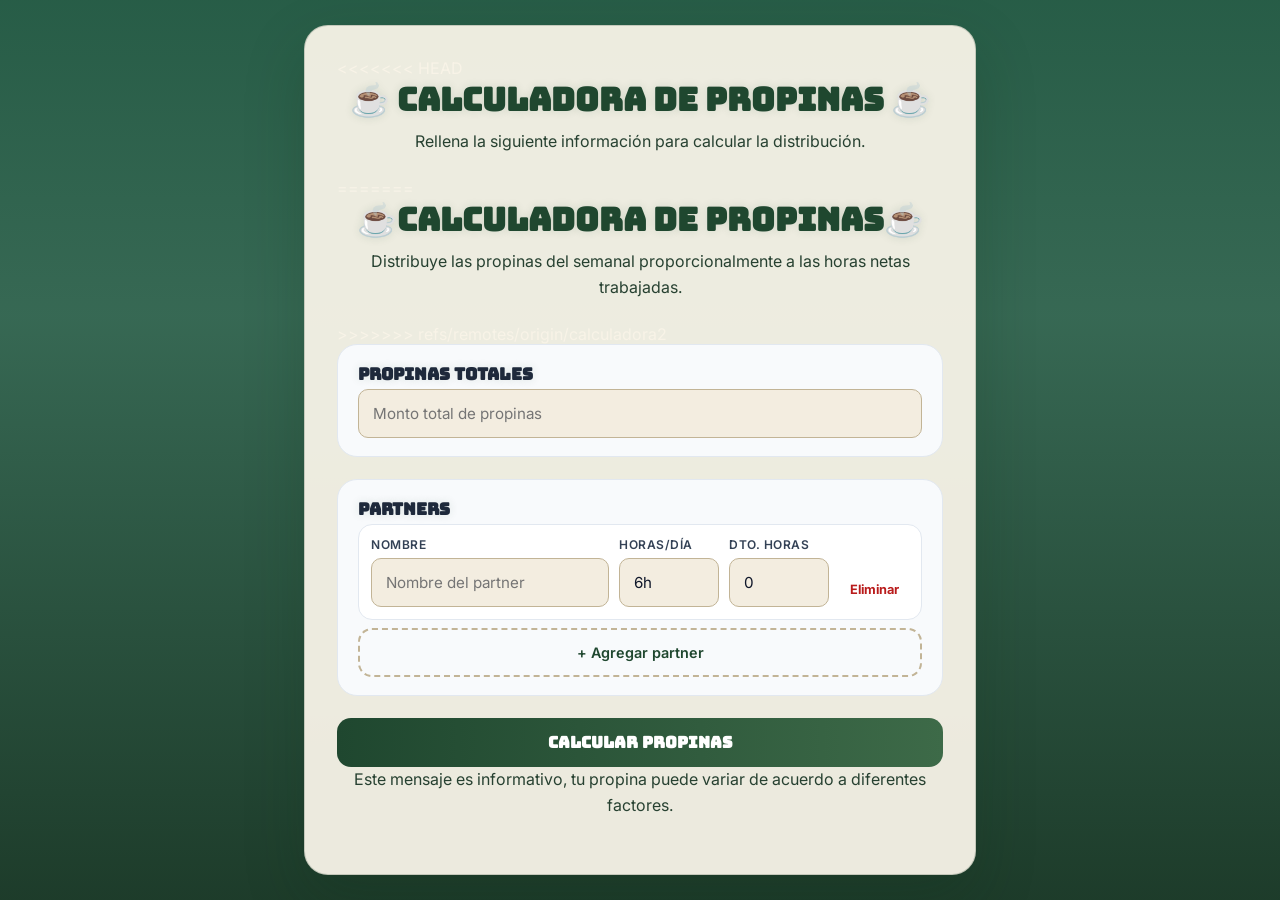
==== commit e4ddbc05: "¨actualizacion¨" ====
--- a/docs/index.html
+++ b/docs/index.html
@@ -13,8 +13,13 @@
 <body>
     <main class="container">
         <section class="form-card">
+<<<<<<< HEAD
             <h1>☕ Calculadora de propinas ☕</h1>
             <p>Rellena la siguiente información para calcular la distribución.</p>
+=======
+            <h1>&#9749;Calculadora de propinas&#9749;</h1>
+            <p>Distribuye las propinas del semanal proporcionalmente a las horas netas trabajadas.</p>
+>>>>>>> refs/remotes/origin/calculadora2
 
             <form id="propinasForm">
                 <div class="form-block">
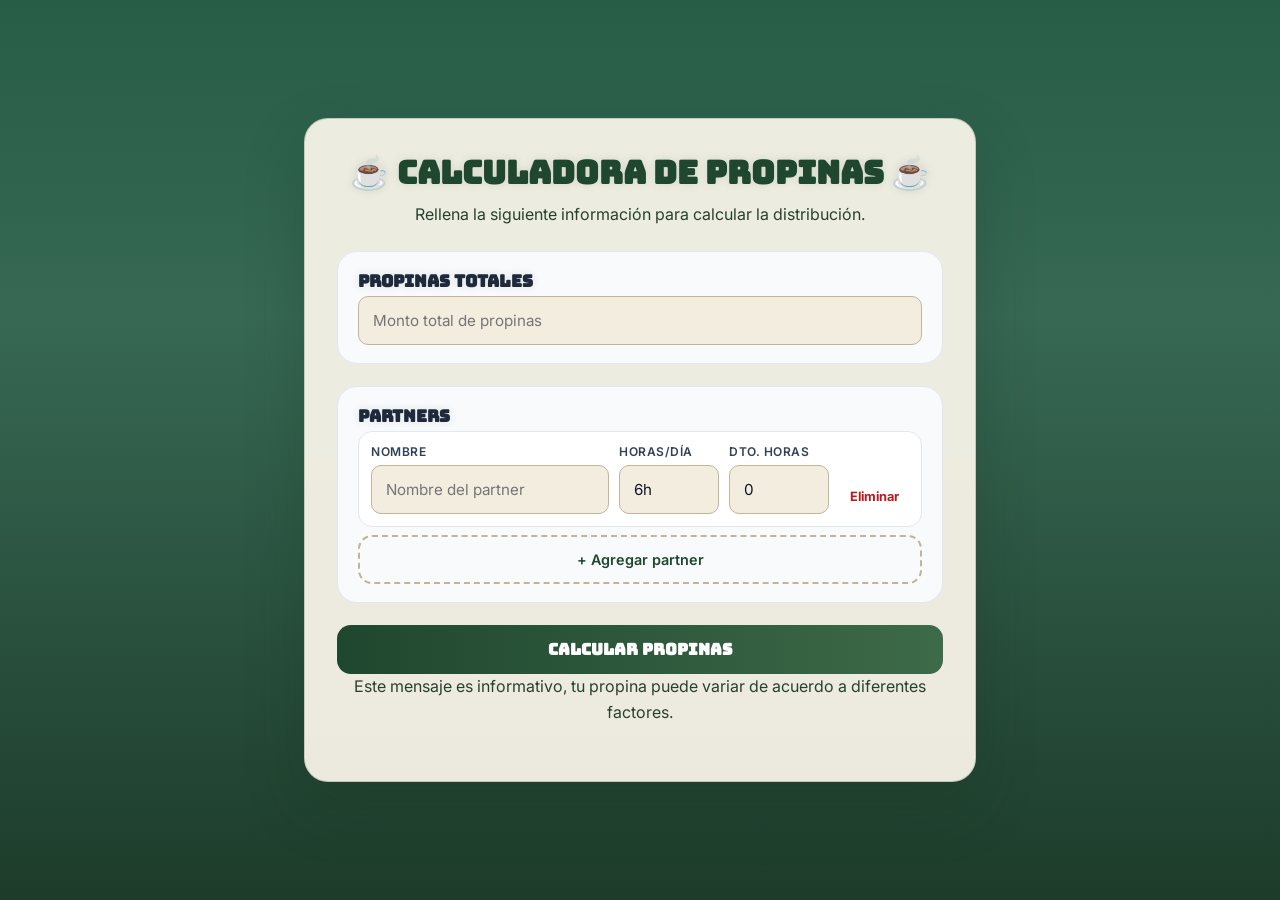
==== commit 436f13f1: "¨modificacion-titulos¨" ====
--- a/docs/index.html
+++ b/docs/index.html
@@ -13,13 +13,8 @@
 <body>
     <main class="container">
         <section class="form-card">
-<<<<<<< HEAD
             <h1>☕ Calculadora de propinas ☕</h1>
             <p>Rellena la siguiente información para calcular la distribución.</p>
-=======
-            <h1>&#9749;Calculadora de propinas&#9749;</h1>
-            <p>Distribuye las propinas del semanal proporcionalmente a las horas netas trabajadas.</p>
->>>>>>> refs/remotes/origin/calculadora2
 
             <form id="propinasForm">
                 <div class="form-block">
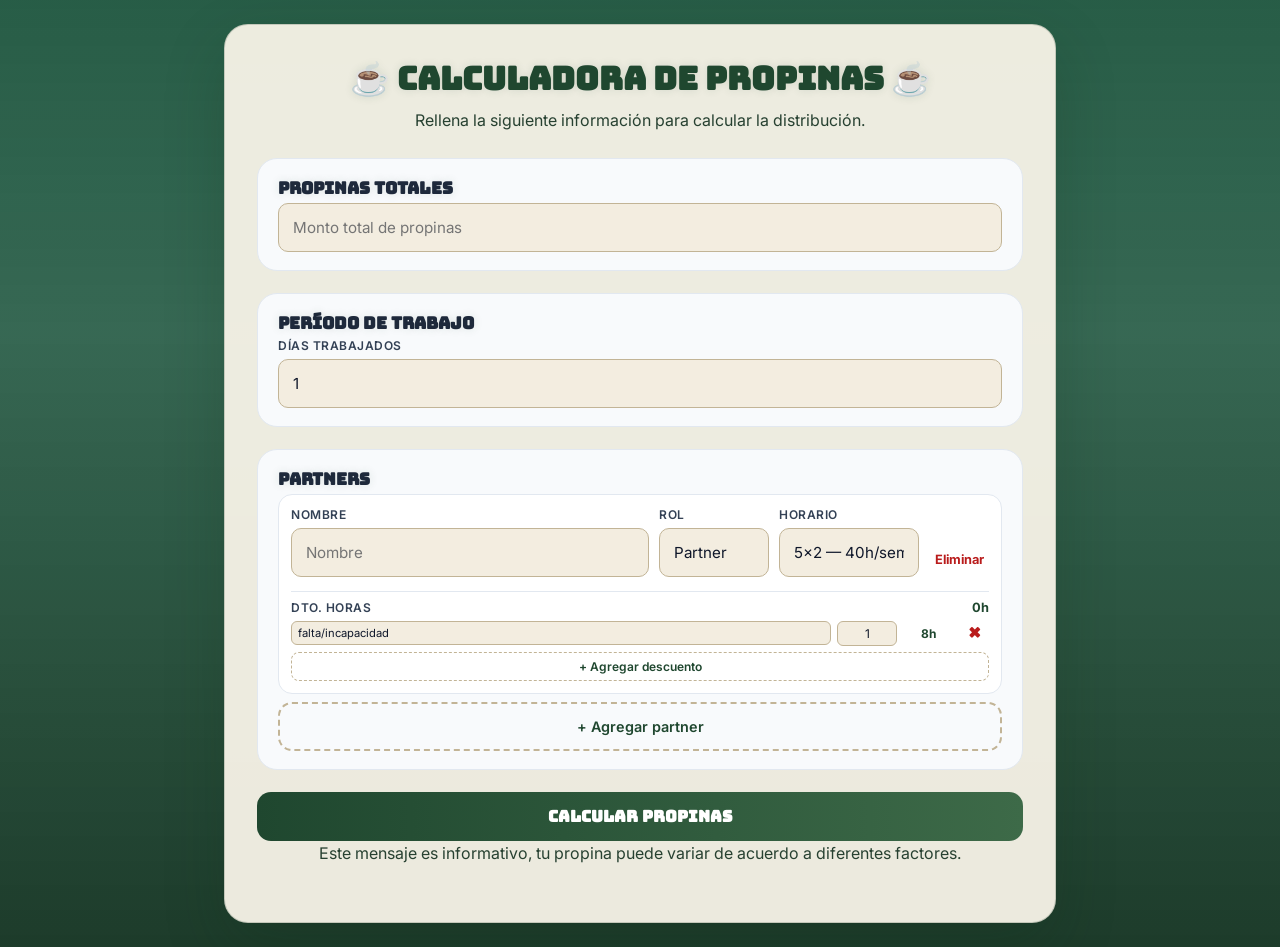
==== commit b9c6b9fb: "feat: cambiar semanas por días trabajados en calculadora de propinas" ====
--- a/docs/index.html
+++ b/docs/index.html
@@ -23,6 +23,13 @@
                         <input id="propinasTotales" type="number" min="0" step="1" placeholder="Monto total de propinas" required>
                     </div>
                 </div>
+                <div class="form-block">
+                    <h2>Período de trabajo</h2>
+                    <div class="form-field">
+                        <label>Días trabajados</label>
+                        <input id="diasTrabajados" type="number" min="1" step="1" value="1" required>
+                    </div>
+                </div>
             </form>
 
             <div class="form-block">
--- a/docs/styles.css
+++ b/docs/styles.css
@@ -16,7 +16,7 @@
 }
 
 .container {
-    width: min(100%, 720px);
+    width: min(100%, 880px);
     padding: clamp(12px, 3vw, 24px);
 }
 
@@ -151,7 +151,7 @@
 
 .partner-row {
     display: grid;
-    grid-template-columns: 1fr 100px 100px 70px;
+    grid-template-columns: 1fr 110px 140px 60px;
     gap: 10px;
     align-items: end;
     padding: clamp(10px, 1.5vw, 12px);
@@ -179,6 +179,121 @@
     background: rgba(185,28,28,0.08);
     box-shadow: none;
     transform: none;
+}
+
+.dto-section {
+    grid-column: 1 / -1;
+    border-top: 1px solid #e2e8f0;
+    margin-top: 4px;
+    padding-top: 8px;
+    display: grid;
+    gap: 6px;
+}
+
+.dto-header {
+    display: flex;
+    justify-content: space-between;
+    align-items: center;
+}
+
+.dto-header label {
+    font-weight: 600;
+    color: #334155;
+    font-size: 0.75rem;
+    text-transform: uppercase;
+    letter-spacing: 0.5px;
+}
+
+.dto-total {
+    font-size: 0.8rem;
+    font-weight: 700;
+    color: #1f472f;
+}
+
+.dto-items {
+    display: flex;
+    flex-direction: column;
+    gap: 6px;
+}
+
+.dto-item {
+    display: grid;
+    grid-template-columns: 1fr 60px 50px 30px;
+    gap: 6px;
+    align-items: center;
+}
+
+.dto-tipo {
+    padding: 4px 6px;
+    border: 1px solid #c2b496;
+    border-radius: 6px;
+    background: #f3ede0;
+    font-size: 0.7rem;
+    color: #0f172a;
+    font-family: 'Inter', sans-serif;
+    -webkit-appearance: none;
+    appearance: none;
+}
+
+.dto-cant {
+    width: 100%;
+    padding: 4px;
+    text-align: center;
+    font-size: 0.75rem;
+    border: 1px solid #c2b496;
+    border-radius: 6px;
+    background: #f3ede0;
+    color: #0f172a;
+    font-family: 'Inter', sans-serif;
+    -moz-appearance: textfield;
+}
+
+.dto-cant::-webkit-inner-spin-button,
+.dto-cant::-webkit-outer-spin-button {
+    -webkit-appearance: none;
+    margin: 0;
+}
+
+.dto-item-total {
+    font-size: 0.75rem;
+    font-weight: 700;
+    color: #1f472f;
+    text-align: center;
+}
+
+.dto-remove {
+    background: transparent;
+    color: #b91c1c;
+    border: none;
+    cursor: pointer;
+    font-size: 1.1rem;
+    font-weight: 700;
+    padding: 2px;
+    width: auto;
+    line-height: 1;
+    border-radius: 4px;
+}
+
+.dto-remove:hover {
+    background: rgba(185,28,28,0.08);
+}
+
+.btn-dto-add {
+    background: transparent;
+    color: #1f472f;
+    border: 1px dashed #c2b496;
+    font-size: 0.75rem;
+    font-family: 'Inter', sans-serif;
+    font-weight: 600;
+    padding: 6px 10px;
+    border-radius: 8px;
+    cursor: pointer;
+    width: 100%;
+    transition: background 0.15s;
+}
+
+.btn-dto-add:hover {
+    background: rgba(31,71,47,0.06);
 }
 
 #resultado {
@@ -195,7 +310,7 @@
 
 #resultado table {
     width: 100%;
-    min-width: 520px;
+    min-width: 600px;
     border-collapse: collapse;
     font-family: 'Inter', sans-serif;
     font-size: clamp(0.75rem, 1.8vw, 0.85rem);
@@ -330,6 +445,20 @@
         border-radius: 12px;
     }
 
+    .dto-item {
+        grid-template-columns: 1fr 50px 40px 28px;
+    }
+
+    .dto-tipo {
+        font-size: 0.65rem;
+        padding: 3px 4px;
+    }
+
+    .dto-cant {
+        font-size: 0.7rem;
+        padding: 3px;
+    }
+
     #resultado th,
     #resultado td {
         padding: 6px 4px;
